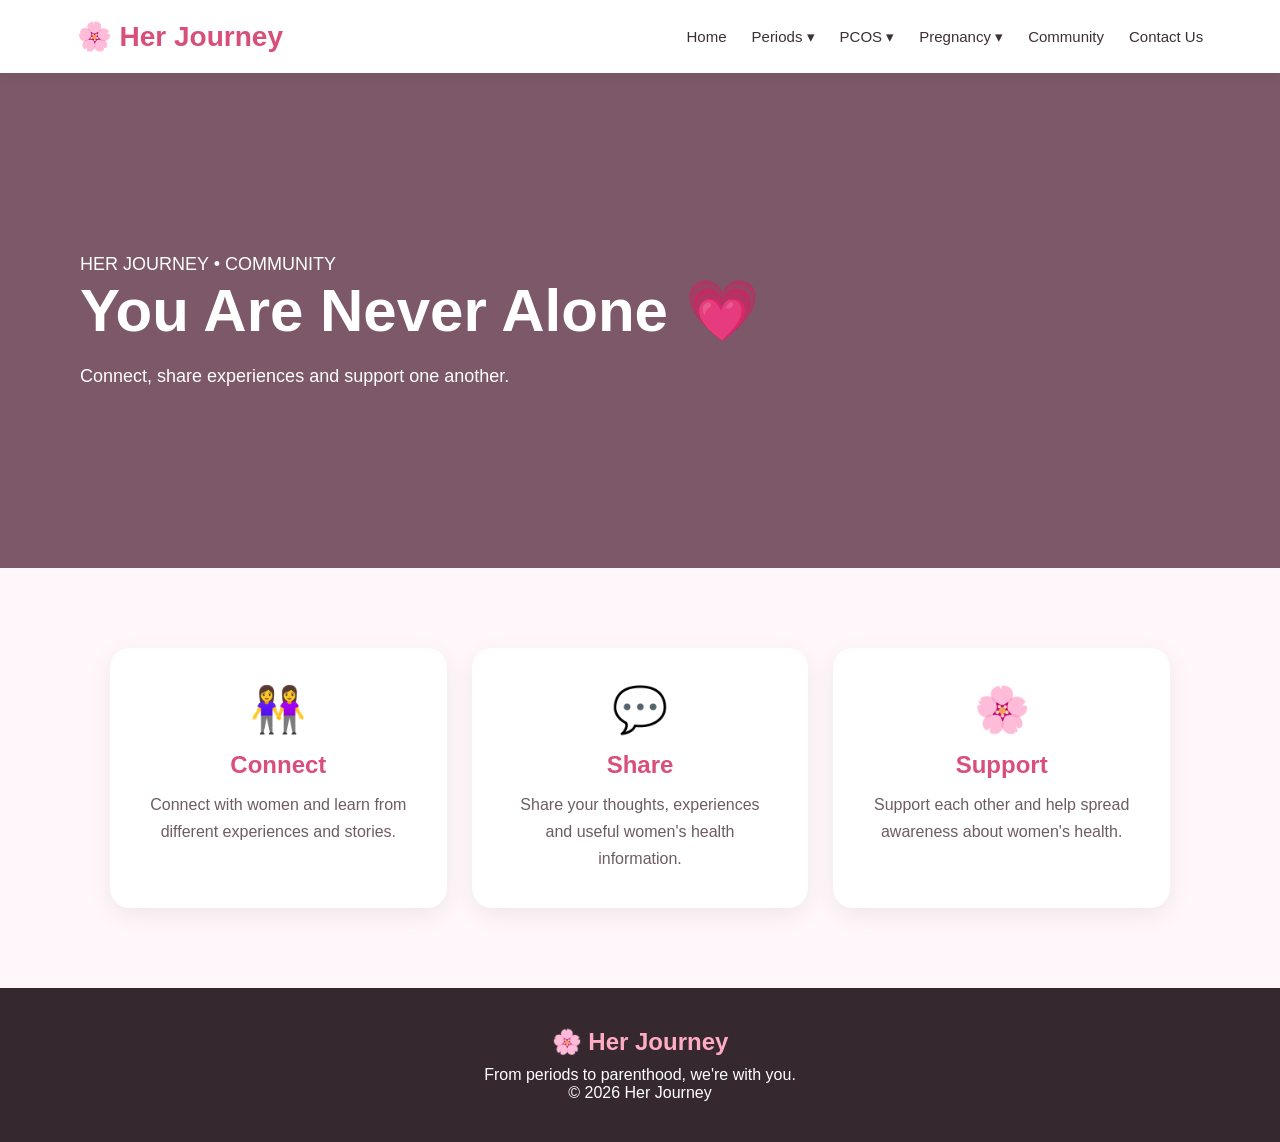
==== her-journey-pages/her-journey/community.html @ d78965cd "Her Journey" ====
<!doctype html>
<html lang="en">
  <head>
    <meta charset="UTF-8" />
    <meta name="viewport" content="width=device-width, initial-scale=1.0" />
    <title>Her Journey - Community</title>

    <style>
      * {
        margin: 0;
        padding: 0;
        box-sizing: border-box;
      }

      body {
        font-family: Arial, sans-serif;
        background: #fff7fa;
        color: #3d3036;
      }

      header {
        background: white;
        padding: 20px 6%;
        display: flex;
        justify-content: space-between;
        align-items: center;
        box-shadow: 0 3px 15px rgba(0, 0, 0, 0.1);
      }

      .logo {
        font-size: 28px;
        font-weight: bold;
        color: #d94f7c;
      }

      nav {
        display: flex;
        align-items: center;
        gap: 25px;
      }

      nav a {
        text-decoration: none;
        color: #3d3036;
        font-size: 15px;
      }

      nav a:hover {
        color: #d94f7c;
      }

      .dropdown {
        position: relative;
      }

      .dropdown-content {
        display: none;
        position: absolute;
        top: 25px;
        left: 0;
        min-width: 200px;
        background: white;
        box-shadow: 0 8px 20px rgba(0, 0, 0, 0.15);
        border-radius: 10px;
        overflow: hidden;
        z-index: 100;
      }

      .dropdown-content a {
        display: block;
        padding: 13px 18px;
      }

      .dropdown-content a:hover {
        background: #fff0f4;
      }

      .dropdown:hover .dropdown-content {
        display: block;
      }

      .banner {
        min-height: 55vh;
        display: flex;
        align-items: center;
        padding: 80px;
        color: white;
        background:
          linear-gradient(rgba(80, 35, 55, 0.75), rgba(80, 35, 55, 0.75)),
          url("https://images.unsplash.com/photo-1511632765486-a01980e01a18?auto=format&fit=crop&w=1600&q=80");
        background-size: cover;
        background-position: center;
      }

      .banner h1 {
        font-size: 60px;
        margin-bottom: 20px;
      }

      .banner p {
        font-size: 18px;
      }

      .content {
        max-width: 1100px;
        margin: auto;
        padding: 80px 20px;
      }

      .cards {
        display: grid;
        grid-template-columns: repeat(3, 1fr);
        gap: 25px;
      }

      .card {
        background: white;
        padding: 35px;
        border-radius: 20px;
        text-align: center;
        box-shadow: 0 7px 25px rgba(0, 0, 0, 0.07);
      }

      .card .icon {
        font-size: 45px;
        margin-bottom: 15px;
      }

      .card h2 {
        color: #d94f7c;
        margin-bottom: 12px;
      }

      .card p {
        color: #6d5c63;
        line-height: 1.7;
      }

      footer {
        background: #35282e;
        color: white;
        text-align: center;
        padding: 40px;
      }

      footer h2 {
        color: #ffabc4;
        margin-bottom: 10px;
      }

      @media (max-width: 900px) {
        header {
          flex-direction: column;
          gap: 20px;
        }

        nav {
          flex-wrap: wrap;
          justify-content: center;
        }

        .cards {
          grid-template-columns: 1fr;
        }
      }

      @media (max-width: 600px) {
        .banner {
          padding: 50px 25px;
        }

        .banner h1 {
          font-size: 42px;
        }
      }
    </style>
  </head>

  <body>
    <header>
      <div class="logo">🌸 Her Journey</div>

      <nav>
        <a href="index.html">Home</a>

        <div class="dropdown">
          <a href="periods.html">Periods ▾</a>
          <div class="dropdown-content">
            <a href="periods.html#cravings">Cravings</a>
            <a href="periods.html#hygiene">Hygiene</a>
            <a href="periods.html#mood-swings">Mood Swings</a>
          </div>
        </div>

        <div class="dropdown">
          <a href="pcos.html">PCOS ▾</a>
          <div class="dropdown-content">
            <a href="pcos.html#pcod">PCOD</a>
            <a href="pcos.html#thyroid">Thyroid</a>
          </div>
        </div>

        <div class="dropdown">
          <a href="pregnancy.html">Pregnancy ▾</a>
          <div class="dropdown-content">
            <a href="pregnancy.html#nutrition">Pregnancy Nutrition</a>
            <a href="pregnancy.html#prenatal">Prenatal Care</a>
            <a href="pregnancy.html#changes">Pregnancy Changes</a>
          </div>
        </div>

        <a href="community.html">Community</a>

        <a href="contact.html">Contact Us</a>
      </nav>
    </header>

    <section class="banner">
      <div>
        <p>HER JOURNEY • COMMUNITY</p>

        <h1>You Are Never Alone 💗</h1>

        <p>Connect, share experiences and support one another.</p>
      </div>
    </section>

    <section class="content">
      <div class="cards">
        <div class="card">
          <div class="icon">👭</div>

          <h2>Connect</h2>

          <p>
            Connect with women and learn from different experiences and stories.
          </p>
        </div>

        <div class="card">
          <div class="icon">💬</div>

          <h2>Share</h2>

          <p>
            Share your thoughts, experiences and useful women's health
            information.
          </p>
        </div>

        <div class="card">
          <div class="icon">🌸</div>

          <h2>Support</h2>

          <p>
            Support each other and help spread awareness about women's health.
          </p>
        </div>
      </div>
    </section>

    <footer>
      <h2>🌸 Her Journey</h2>

      <p>From periods to parenthood, we're with you.</p>

      <p>© 2026 Her Journey</p>
    </footer>
  </body>
</html>

<!-- <!doctype html>
<html lang="en">
  <head>
    <meta charset="UTF-8" />
    <meta name="viewport" content="width=device-width, initial-scale=1.0" />
    <title>Her Journey - Contact Us</title>

    <style>
      * {
        margin: 0;
        padding: 0;
        box-sizing: border-box;
      }

      body {
        font-family: Arial, sans-serif;
        background: #fff7fa;
        color: #3d3036;
      }

      header {
        background: white;
        padding: 20px 6%;
        display: flex;
        justify-content: space-between;
        align-items: center;
        box-shadow: 0 3px 15px rgba(0, 0, 0, 0.1);
      }

      .logo {
        font-size: 28px;
        font-weight: bold;
        color: #d94f7c;
      }

      nav {
        display: flex;
        align-items: center;
        gap: 25px;
      }

      nav a {
        text-decoration: none;
        color: #3d3036;
        font-size: 15px;
      }

      nav a:hover {
        color: #d94f7c;
      }

      .dropdown {
        position: relative;
      }

      .dropdown-content {
        display: none;
        position: absolute;
        top: 25px;
        left: 0;
        min-width: 200px;
        background: white;
        box-shadow: 0 8px 20px rgba(0, 0, 0, 0.15);
        border-radius: 10px;
        overflow: hidden;
        z-index: 100;
      }

      .dropdown-content a {
        display: block;
        padding: 13px 18px;
      }

      .dropdown-content a:hover {
        background: #fff0f4;
      }

      .dropdown:hover .dropdown-content {
        display: block;
      }

      .banner {
        padding: 90px 20px;
        text-align: center;
        background: #ffe4ec;
      }

      .banner h1 {
        font-size: 50px;
        color: #d94f7c;
        margin: 15px;
      }

      .contact {
        max-width: 1100px;
        margin: auto;
        padding: 70px 20px;
        display: grid;
        grid-template-columns: 1fr 1fr;
        gap: 35px;
      }

      .box {
        background: white;
        padding: 35px;
        border-radius: 20px;
        box-shadow: 0 7px 25px rgba(0, 0, 0, 0.07);
      }

      .box h2 {
        color: #d94f7c;
        margin-bottom: 20px;
      }

      .box p {
        line-height: 2;
        color: #6d5c63;
      }

      input,
      textarea {
        width: 100%;
        padding: 15px;
        margin-bottom: 15px;
        border: 1px solid #ddd;
        border-radius: 10px;
        font-family: Arial;
      }

      textarea {
        height: 140px;
        resize: none;
      }

      button {
        width: 100%;
        padding: 15px;
        border: none;
        background: #d94f7c;
        color: white;
        border-radius: 30px;
        font-size: 16px;
        cursor: pointer;
      }

      .map {
        margin-top: 20px;
        height: 230px;
        overflow: hidden;
        border-radius: 15px;
      }

      .map iframe {
        width: 100%;
        height: 100%;
        border: 0;
      }

      footer {
        background: #35282e;
        color: white;
        text-align: center;
        padding: 40px;
      }

      footer h2 {
        color: #ffabc4;
        margin-bottom: 10px;
      }

      @media (max-width: 900px) {
        header {
          flex-direction: column;
          gap: 20px;
        }

        nav {
          flex-wrap: wrap;
          justify-content: center;
        }

        .contact {
          grid-template-columns: 1fr;
        }
      }

      @media (max-width: 600px) {
        .banner h1 {
          font-size: 38px;
        }
      }
    </style>
  </head>

  <body>
    <header>
      <div class="logo">🌸 Her Journey</div>

      <nav>
        <a href="index.html">Home</a>

        <div class="dropdown">
          <a href="periods.html">Periods ▾</a>
          <div class="dropdown-content">
            <a href="periods.html#cravings">Cravings</a>
            <a href="periods.html#hygiene">Hygiene</a>
            <a href="periods.html#mood-swings">Mood Swings</a>
          </div>
        </div>

        <div class="dropdown">
          <a href="pcos.html">PCOS ▾</a>
          <div class="dropdown-content">
            <a href="pcos.html#pcod">PCOD</a>
            <a href="pcos.html#thyroid">Thyroid</a>
          </div>
        </div>

        <div class="dropdown">
          <a href="pregnancy.html">Pregnancy ▾</a>
          <div class="dropdown-content">
            <a href="pregnancy.html#nutrition">Pregnancy Nutrition</a>
            <a href="pregnancy.html#prenatal">Prenatal Care</a>
            <a href="pregnancy.html#changes">Pregnancy Changes</a>
          </div>
        </div>

        <a href="community.html">Community</a>

        <a href="contact.html">Contact Us</a>
      </nav>
    </header>

    <section class="banner">
      <p>HER JOURNEY</p>

      <h1>Contact Us</h1>

      <p>We'd love to hear from you 💗</p>
    </section>

    <section class="contact">
      <div class="box">
        <h2>Send Us a Message</h2>

        <form>
          <input type="text" placeholder="Your Name" required />

          <input type="email" placeholder="Your Email" required />

          <input type="tel" placeholder="Mobile Number" />

          <textarea placeholder="Write your message..."></textarea>

          <button type="submit">Send Message</button>
        </form>
      </div>

      <div class="box">
        <h2>Contact Information</h2>

        <p>📞 +91 98765 43210</p>

        <p>📧 hello@herjourney.com</p>

        <p>📍 Hyderabad, India</p>

        <div class="map">
          <iframe
            src="https://www.google.com/maps?q=Hyderabad,India&output=embed"
          >
          </iframe>
        </div>
      </div>
    </section>

    <footer>
      <h2>🌸 Her Journey</h2>

      <p>From periods to parenthood, we're with you.</p>

      <p>© 2026 Her Journey</p>
    </footer>
  </body>
</html>
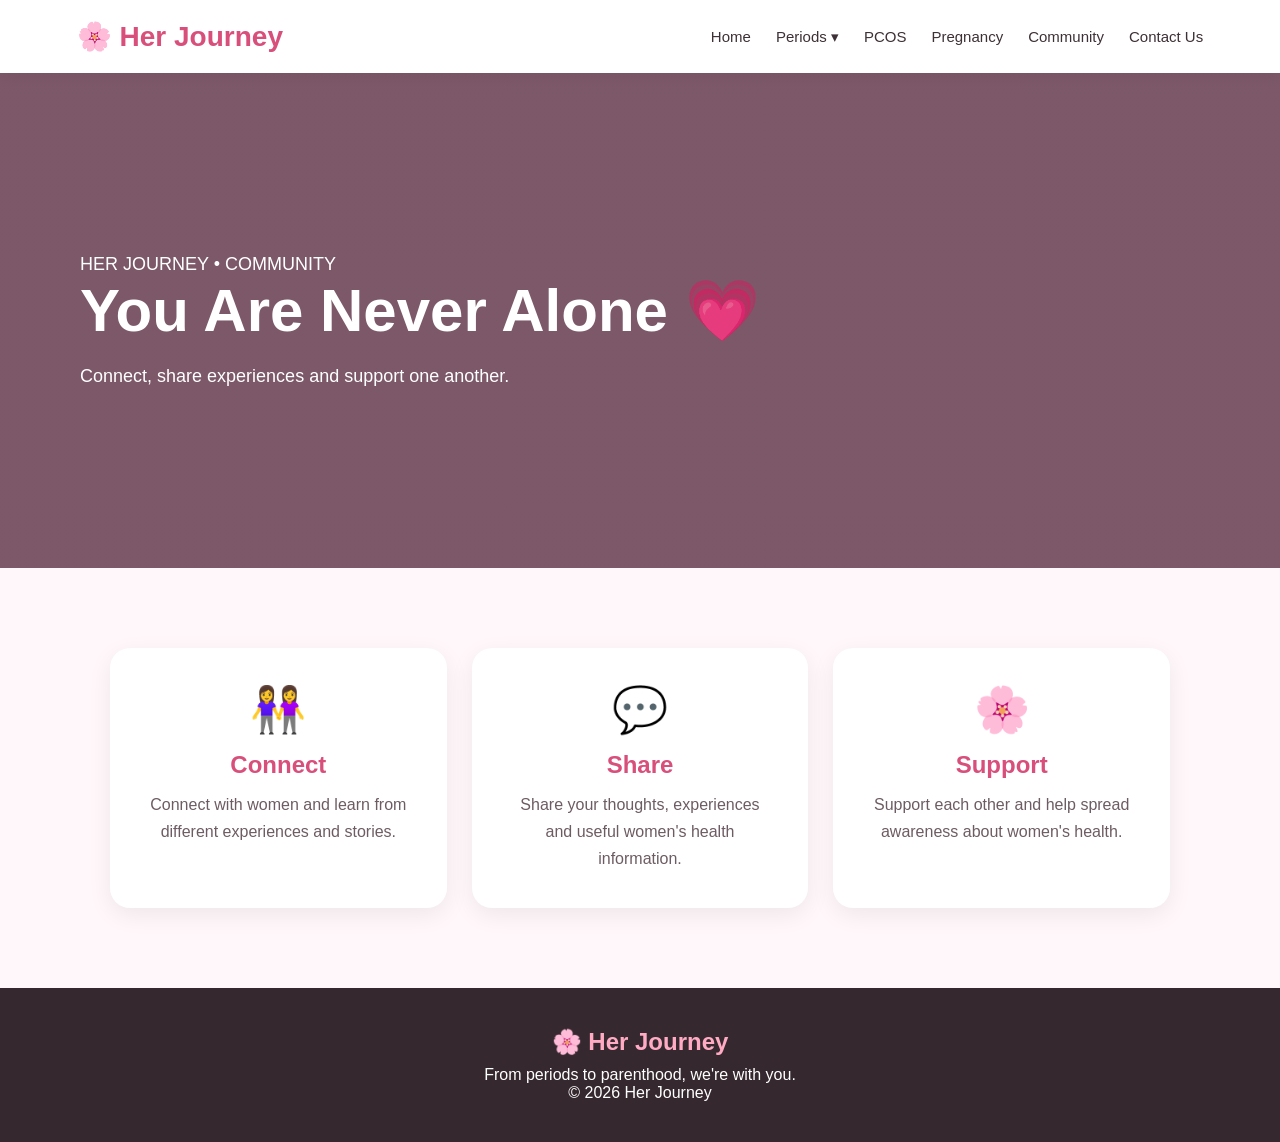
==== commit 18803891: "changes for navigation" ====
--- a/her-journey-pages/her-journey/community.html
+++ b/her-journey-pages/her-journey/community.html
@@ -182,33 +182,43 @@
 
       <nav>
         <a href="index.html">Home</a>
-
         <div class="dropdown">
+          <a href="#" onclick="return false;">Periods ▾</a>
+          <div class="dropdown-content">
+            <a href="cravings.html">Cravings</a>
+            <a href="hygiene.html">Hygiene</a>
+            <a href="mood-swings.html">Mood Swings</a>
+            <a href="Track-your-periods.html">Track Your Periods</a>
+          </div>
+        </div>
+
+        <!-- <div class="dropdown">
           <a href="periods.html">Periods ▾</a>
           <div class="dropdown-content">
             <a href="periods.html#cravings">Cravings</a>
             <a href="periods.html#hygiene">Hygiene</a>
             <a href="periods.html#mood-swings">Mood Swings</a>
           </div>
-        </div>
-
-        <div class="dropdown">
+        </div> -->
+
+        <!-- <div class="dropdown">
           <a href="pcos.html">PCOS ▾</a>
           <div class="dropdown-content">
             <a href="pcos.html#pcod">PCOD</a>
             <a href="pcos.html#thyroid">Thyroid</a>
           </div>
-        </div>
-
-        <div class="dropdown">
+        </div> -->
+
+        <!-- <div class="dropdown">
           <a href="pregnancy.html">Pregnancy ▾</a>
           <div class="dropdown-content">
             <a href="pregnancy.html#nutrition">Pregnancy Nutrition</a>
             <a href="pregnancy.html#prenatal">Prenatal Care</a>
             <a href="pregnancy.html#changes">Pregnancy Changes</a>
           </div>
-        </div>
-
+        </div> -->
+<a href="pcos.html">PCOS</a>
+<A href="pregnancy.html">Pregnancy</A>
         <a href="community.html">Community</a>
 
         <a href="contact.html">Contact Us</a>
